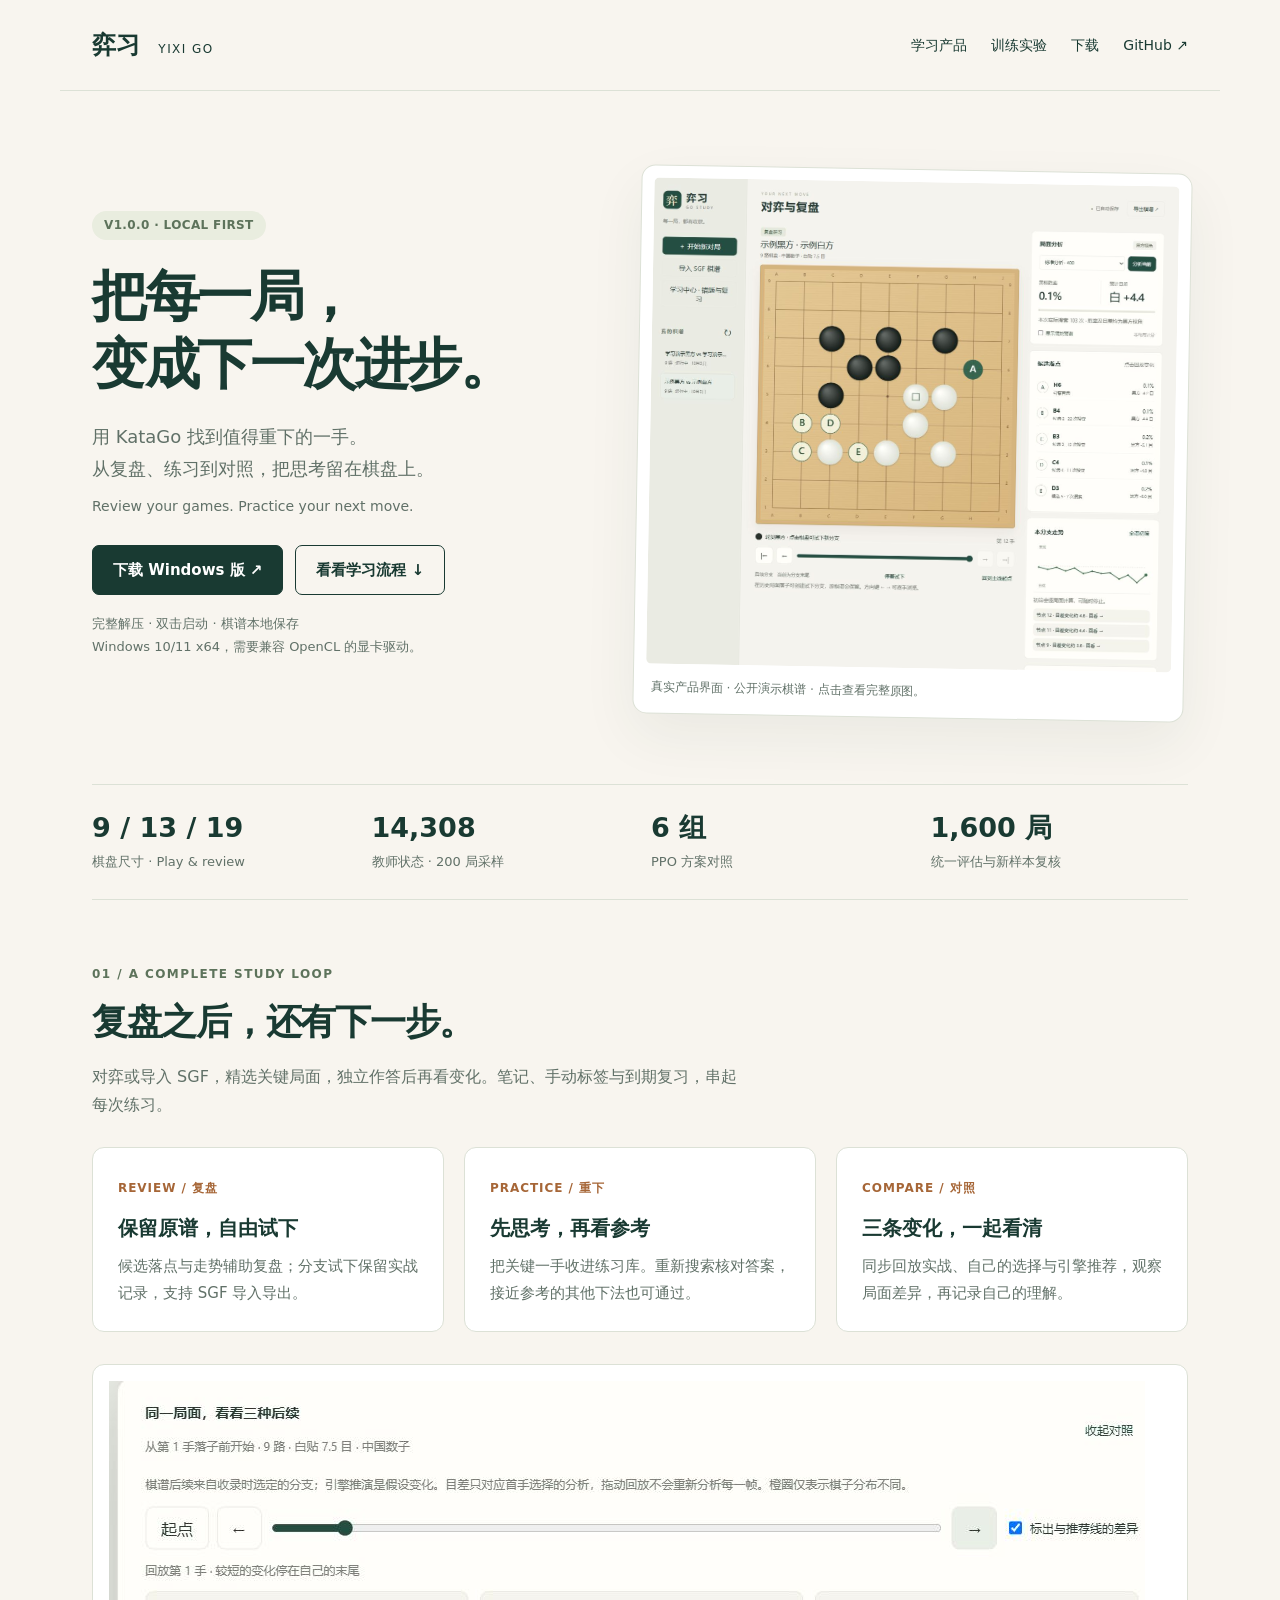
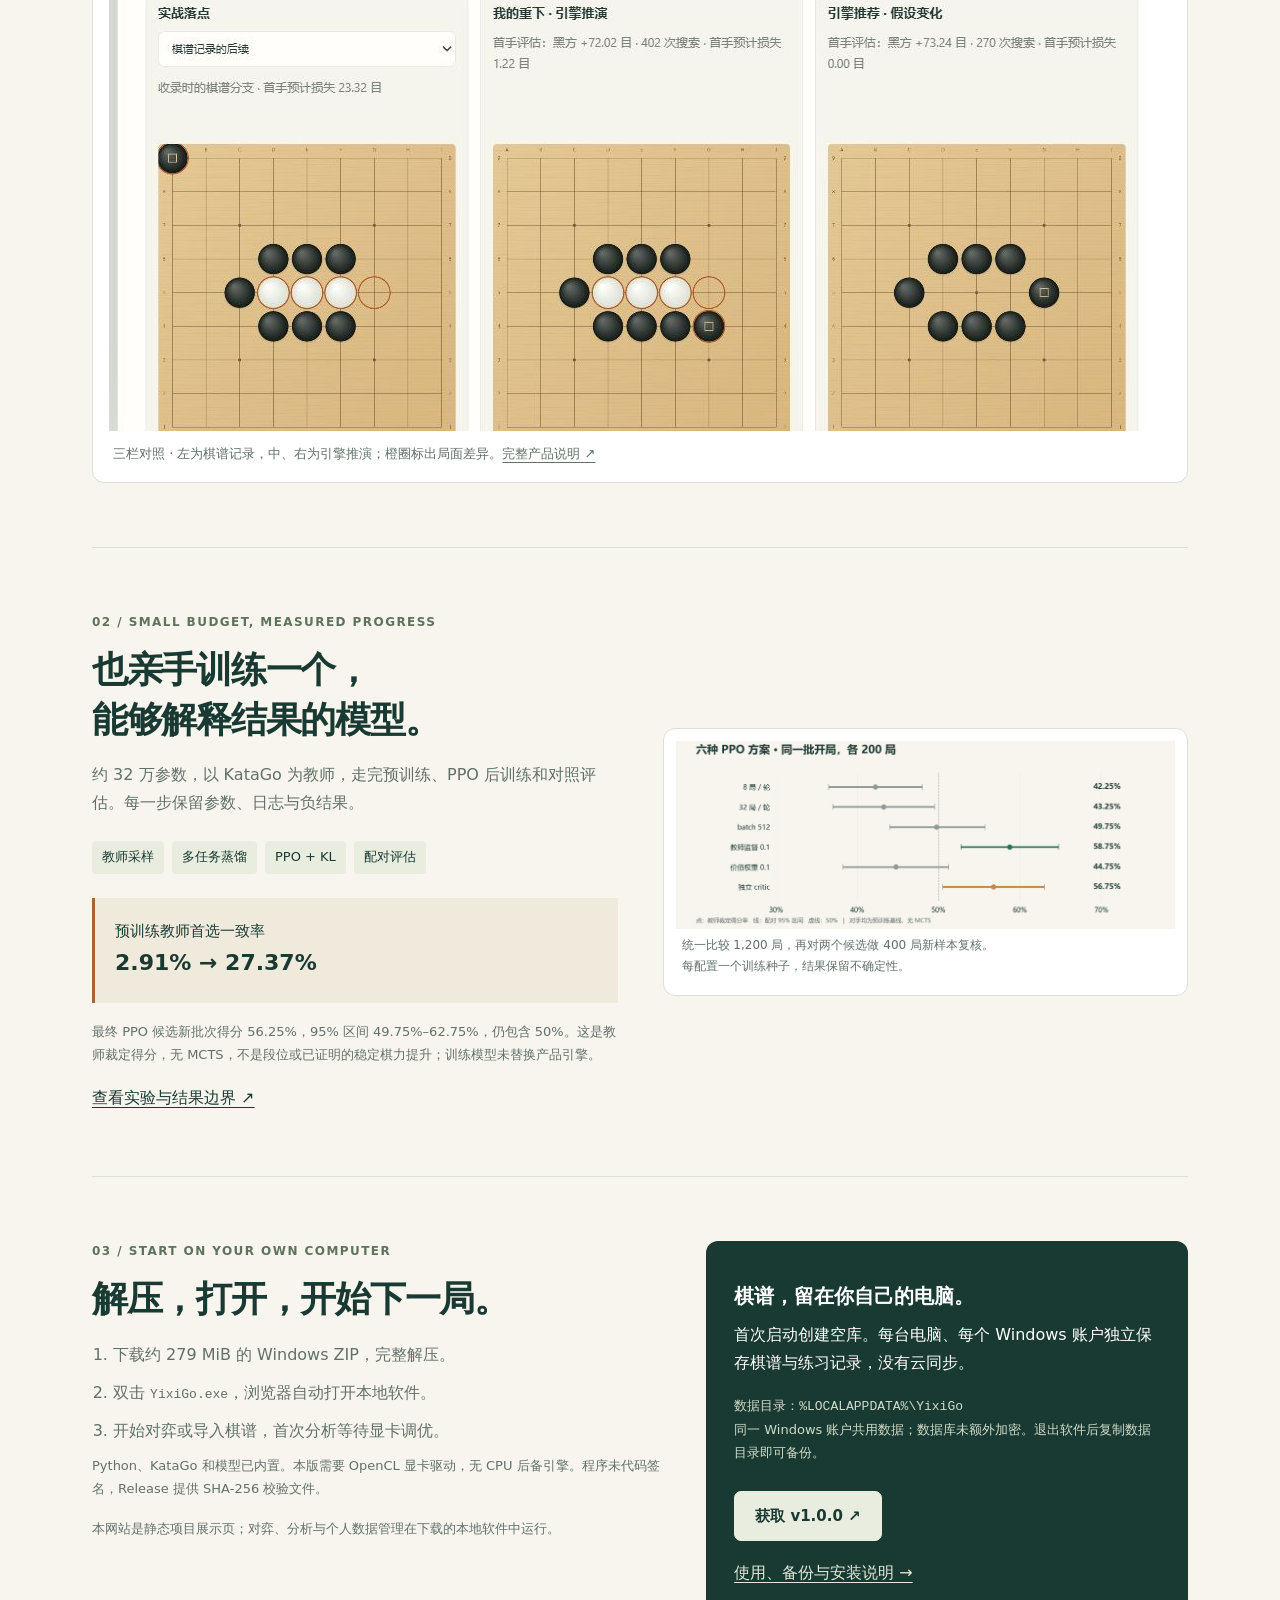
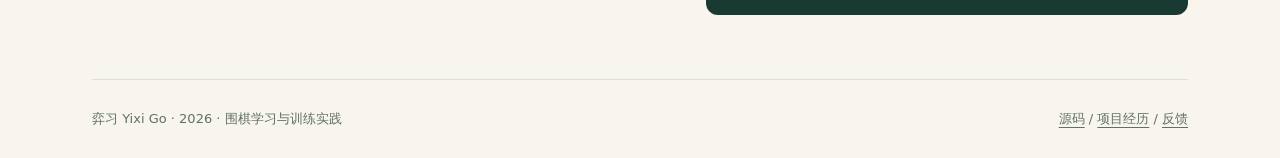
==== docs/index.html @ 84111b8c "Add GitHub Pages showcase and repository navigation" ====
<!doctype html>
<html lang="zh-CN">
<head>
  <meta charset="utf-8">
  <meta name="viewport" content="width=device-width,initial-scale=1">
  <meta name="description" content="弈习 Yixi Go：用 KataGo 复盘与练习，在本地保存棋谱；以小预算实践知识蒸馏、PPO 与对照评估。A local-first Go study workspace and a small-budget model training project.">
  <meta name="theme-color" content="#193a32">
  <meta property="og:title" content="弈习 Yixi Go · 把每一局，变成下一次进步。">
  <meta property="og:description" content="KataGo 复盘与练习 × 小预算模型训练。下载 Windows 版，了解从蒸馏到 PPO 的实验过程。">
  <meta property="og:type" content="website">
  <meta property="og:url" content="https://xiaofei1412.github.io/yixi-go/">
  <meta property="og:image" content="https://xiaofei1412.github.io/yixi-go/assets/product-comparison.jpg">
  <link rel="canonical" href="https://xiaofei1412.github.io/yixi-go/">
  <title>弈习 Yixi Go · 围棋复盘、练习与模型训练</title>
  <style>
    :root{--paper:#f8f5ef;--ink:#193a32;--muted:#617168;--line:#dce1d6;--soft:#e9eddf;--accent:#a66637}
    *{box-sizing:border-box}html{scroll-behavior:smooth;scroll-padding-top:24px}body{margin:0;background:var(--paper);color:var(--ink);font:16px/1.75 system-ui,"Microsoft YaHei",sans-serif}a{color:inherit;text-underline-offset:4px}a:hover{color:#976034}a:focus-visible{outline:3px solid var(--accent);outline-offset:5px}img{max-width:100%;display:block;height:auto}nav,main,footer{max-width:1160px;margin:auto;padding-left:32px;padding-right:32px}
    .skip{position:absolute;top:-80px;left:20px;background:var(--ink);color:white;padding:10px 16px;z-index:2}.skip:focus{top:10px}nav{display:flex;align-items:center;justify-content:space-between;gap:20px;padding-top:24px;padding-bottom:24px;border-bottom:1px solid var(--line)}.brand{font-size:24px;font-weight:750;text-decoration:none;white-space:nowrap}.brand span{font-size:12px;letter-spacing:.12em;margin-left:10px;font-weight:500}.nav-links{display:flex;gap:24px;font-size:14px}.nav-links a{text-decoration:none}
    .hero{display:grid;grid-template-columns:1fr 1.1fr;gap:44px;align-items:center;padding:78px 0 66px}.eyebrow{font-size:12px;font-weight:700;letter-spacing:.12em;text-transform:uppercase;color:#5d735b}.pill{display:inline-block;padding:4px 12px;background:var(--soft);border-radius:20px;letter-spacing:.03em}h1{font-size:clamp(36px,4.3vw,57px);line-height:1.25;letter-spacing:-.045em;margin:22px 0}h2{font-size:clamp(27px,3vw,36px);line-height:1.4;letter-spacing:-.035em;margin:12px 0 16px}h3{font-size:20px;line-height:1.5;margin:12px 0 10px}p{margin:0 0 18px}.lead{font-size:18px;color:var(--muted)}.english{display:block;font-size:14px;color:var(--muted);letter-spacing:0;font-weight:400;margin-top:10px}.buttons{display:flex;gap:12px;flex-wrap:wrap;margin:26px 0 18px}.button{display:inline-block;padding:11px 20px;background:var(--ink);color:white;border:1px solid var(--ink);border-radius:7px;font-size:15px;font-weight:650;text-decoration:none}.button.secondary{background:transparent;color:var(--ink)}.button:hover{background:#31584a;color:white}.note{font-size:13px;color:var(--muted)}.preview{margin:0;padding:12px;background:white;border:1px solid var(--line);border-radius:14px;box-shadow:0 22px 55px #193a3210;transform:rotate(1deg)}.preview img{border-radius:5px}.preview figcaption{padding:13px 5px 3px;font-size:12px;color:var(--muted)}
    .stats{display:grid;grid-template-columns:repeat(4,1fr);border-top:1px solid var(--line);border-bottom:1px solid var(--line);padding:24px 0;gap:22px}.stats strong{font-size:27px;display:block;line-height:1.4}.stats span{font-size:13px;color:var(--muted)}section{padding:64px 0;border-bottom:1px solid var(--line)}.section-intro{max-width:650px;color:var(--muted)}.cards{display:grid;grid-template-columns:repeat(3,1fr);gap:20px;margin-top:28px}.card{padding:25px;background:#fff;border:1px solid var(--line);border-radius:12px}.number{font-size:12px;color:var(--accent);font-weight:700;letter-spacing:.08em}.card p{font-size:15px;color:var(--muted);margin:0}.comparison{margin:32px 0 0;padding:16px;background:#fff;border:1px solid var(--line);border-radius:12px}.comparison figcaption{padding:12px 4px 0;font-size:13px;color:var(--muted)}
    .research{display:grid;grid-template-columns:1fr 1fr;gap:45px;align-items:center}.research figure{margin:0;padding:12px;background:white;border:1px solid var(--line);border-radius:12px}.research figcaption{padding:6px;font-size:12px;color:var(--muted)}.pipeline{display:flex;gap:8px;flex-wrap:wrap;margin:24px 0}.pipeline span{padding:5px 10px;background:var(--soft);border-radius:4px;font-size:13px}.result{padding:20px;border-left:3px solid var(--accent);background:#f0eadd;font-size:15px}.result strong{font-size:22px}.setup{display:grid;grid-template-columns:1.2fr 1fr;gap:36px;align-items:start}.checklist{margin:0;padding-left:21px;color:var(--muted)}.checklist li{padding-bottom:10px}.download-card{padding:28px;background:var(--ink);color:white;border-radius:12px}.download-card .note{color:#d0dbc9}.download-card .button{background:var(--soft);color:var(--ink);border-color:var(--soft)}.download-card a:not(.button){color:#e2e9da}code{font-size:13px;overflow-wrap:anywhere}footer{padding-top:28px;padding-bottom:28px;display:flex;justify-content:space-between;gap:18px;font-size:13px;color:var(--muted)}
    @media(max-width:780px){nav,main,footer{padding-left:22px;padding-right:22px}.hero,.research,.setup{grid-template-columns:1fr;gap:30px}.hero{padding-top:42px;padding-bottom:42px}.preview{transform:none}.cards{grid-template-columns:1fr}.stats{grid-template-columns:repeat(2,1fr);gap:20px}section{padding:44px 0}.nav-links{gap:14px}.nav-links .desktop{display:none}footer{flex-direction:column}.brand span{display:none}}
    @media(prefers-reduced-motion:reduce){html{scroll-behavior:auto}}
  </style>
</head>
<body>
  <a class="skip" href="#main">跳到主要内容</a>
  <nav aria-label="主导航">
    <a class="brand" href="#main">弈习 <span>YIXI GO</span></a>
    <div class="nav-links"><a class="desktop" href="#product">学习产品</a><a class="desktop" href="#research">训练实验</a><a href="#download">下载</a><a href="https://github.com/xiaofei1412/yixi-go">GitHub ↗</a></div>
  </nav>
  <main id="main">
    <div class="hero">
      <div>
        <div class="eyebrow"><span class="pill">v1.0.0 · LOCAL FIRST</span></div>
        <h1>把每一局，<br>变成下一次进步。</h1>
        <p class="lead">用 KataGo 找到值得重下的一手。<br>从复盘、练习到对照，把思考留在棋盘上。<span class="english" lang="en">Review your games. Practice your next move.</span></p>
        <div class="buttons"><a class="button" href="https://github.com/xiaofei1412/yixi-go/releases/download/v1.0.0/YixiGo-v1.0.0-windows-x64.zip">下载 Windows 版 ↗</a><a class="button secondary" href="#product">看看学习流程 ↓</a></div>
        <p class="note">完整解压 · 双击启动 · 棋谱本地保存<br>Windows 10/11 x64，需要兼容 OpenCL 的显卡驱动。</p>
      </div>
      <figure class="preview"><a href="assets/product-review.jpg"><img src="assets/product-review.jpg" alt="查看弈习实际复盘界面原图：棋盘、候选落点、目差走势与分支导航" width="1264" height="1500" style="aspect-ratio:1.08;object-fit:cover;object-position:top"></a><figcaption>真实产品界面 · 公开演示棋谱 · 点击查看完整原图。</figcaption></figure>
    </div>
    <div class="stats" aria-label="项目概览"><div><strong>9 / 13 / 19</strong><span>棋盘尺寸 · Play & review</span></div><div><strong>14,308</strong><span>教师状态 · 200 局采样</span></div><div><strong>6 组</strong><span>PPO 方案对照</span></div><div><strong>1,600 局</strong><span>统一评估与新样本复核</span></div></div>
    <section id="product">
      <div class="eyebrow">01 / A complete study loop</div>
      <h2>复盘之后，还有下一步。</h2>
      <p class="section-intro">对弈或导入 SGF，精选关键局面，独立作答后再看变化。笔记、手动标签与到期复习，串起每次练习。</p>
      <div class="cards">
        <article class="card"><span class="number">REVIEW / 复盘</span><h3>保留原谱，自由试下</h3><p>候选落点与走势辅助复盘；分支试下保留实战记录，支持 SGF 导入导出。</p></article>
        <article class="card"><span class="number">PRACTICE / 重下</span><h3>先思考，再看参考</h3><p>把关键一手收进练习库。重新搜索核对答案，接近参考的其他下法也可通过。</p></article>
        <article class="card"><span class="number">COMPARE / 对照</span><h3>三条变化，一起看清</h3><p>同步回放实战、自己的选择与引擎推荐，观察局面差异，再记录自己的理解。</p></article>
      </div>
      <figure class="comparison"><img src="assets/product-comparison.jpg" alt="实战落点、我的重下和引擎推荐的三栏变化同步对照" loading="lazy"><figcaption>三栏对照 · 左为棋谱记录，中、右为引擎推演；橙圈标出局面差异。<a href="https://github.com/xiaofei1412/yixi-go/blob/main/README-product.md">完整产品说明 ↗</a></figcaption></figure>
    </section>
    <section id="research" class="research">
      <div>
        <div class="eyebrow">02 / Small budget, measured progress</div>
        <h2>也亲手训练一个，<br>能够解释结果的模型。</h2>
        <p class="section-intro">约 32 万参数，以 KataGo 为教师，走完预训练、PPO 后训练和对照评估。每一步保留参数、日志与负结果。</p>
        <div class="pipeline" aria-label="训练流程"><span>教师采样</span><span>多任务蒸馏</span><span>PPO + KL</span><span>配对评估</span></div>
        <p class="result">预训练教师首选一致率<br><strong>2.91% → 27.37%</strong></p>
        <p class="note">最终 PPO 候选新批次得分 56.25%，95% 区间 49.75%–62.75%，仍包含 50%。这是教师裁定得分，无 MCTS，不是段位或已证明的稳定棋力提升；训练模型未替换产品引擎。</p>
        <a href="https://github.com/xiaofei1412/yixi-go/blob/main/README-train.md">查看实验与结果边界 ↗</a>
      </div>
      <figure><img src="assets/experiments.png" alt="六种 PPO 方案的教师裁定得分率与配对 95% 区间" loading="lazy"><figcaption>统一比较 1,200 局，再对两个候选做 400 局新样本复核。<br>每配置一个训练种子，结果保留不确定性。</figcaption></figure>
    </section>
    <section id="download" class="setup">
      <div>
        <div class="eyebrow">03 / Start on your own computer</div>
        <h2>解压，打开，开始下一局。</h2>
        <ol class="checklist"><li>下载约 279 MiB 的 Windows ZIP，完整解压。</li><li>双击 <code>YixiGo.exe</code>，浏览器自动打开本地软件。</li><li>开始对弈或导入棋谱，首次分析等待显卡调优。</li></ol>
        <p class="note">Python、KataGo 和模型已内置。本版需要 OpenCL 显卡驱动，无 CPU 后备引擎。程序未代码签名，Release 提供 SHA-256 校验文件。</p>
        <p class="note">本网站是静态项目展示页；对弈、分析与个人数据管理在下载的本地软件中运行。</p>
      </div>
      <div class="download-card"><h3>棋谱，留在你自己的电脑。</h3><p>首次启动创建空库。每台电脑、每个 Windows 账户独立保存棋谱与练习记录，没有云同步。</p><p class="note">数据目录：<code>%LOCALAPPDATA%\YixiGo</code><br>同一 Windows 账户共用数据；数据库未额外加密。退出软件后复制数据目录即可备份。</p><div class="buttons"><a class="button" href="https://github.com/xiaofei1412/yixi-go/releases/tag/v1.0.0">获取 v1.0.0 ↗</a></div><a href="https://github.com/xiaofei1412/yixi-go/blob/main/docs/WINDOWS.md">使用、备份与安装说明 →</a></div>
    </section>
  </main>
  <footer><span>弈习 Yixi Go · 2026 · 围棋学习与训练实践</span><span><a href="https://github.com/xiaofei1412/yixi-go">源码</a> / <a href="https://github.com/xiaofei1412/yixi-go/blob/main/docs/PROJECT.md">项目经历</a> / <a href="https://github.com/xiaofei1412/yixi-go/issues">反馈</a></span></footer>
</body>
</html>
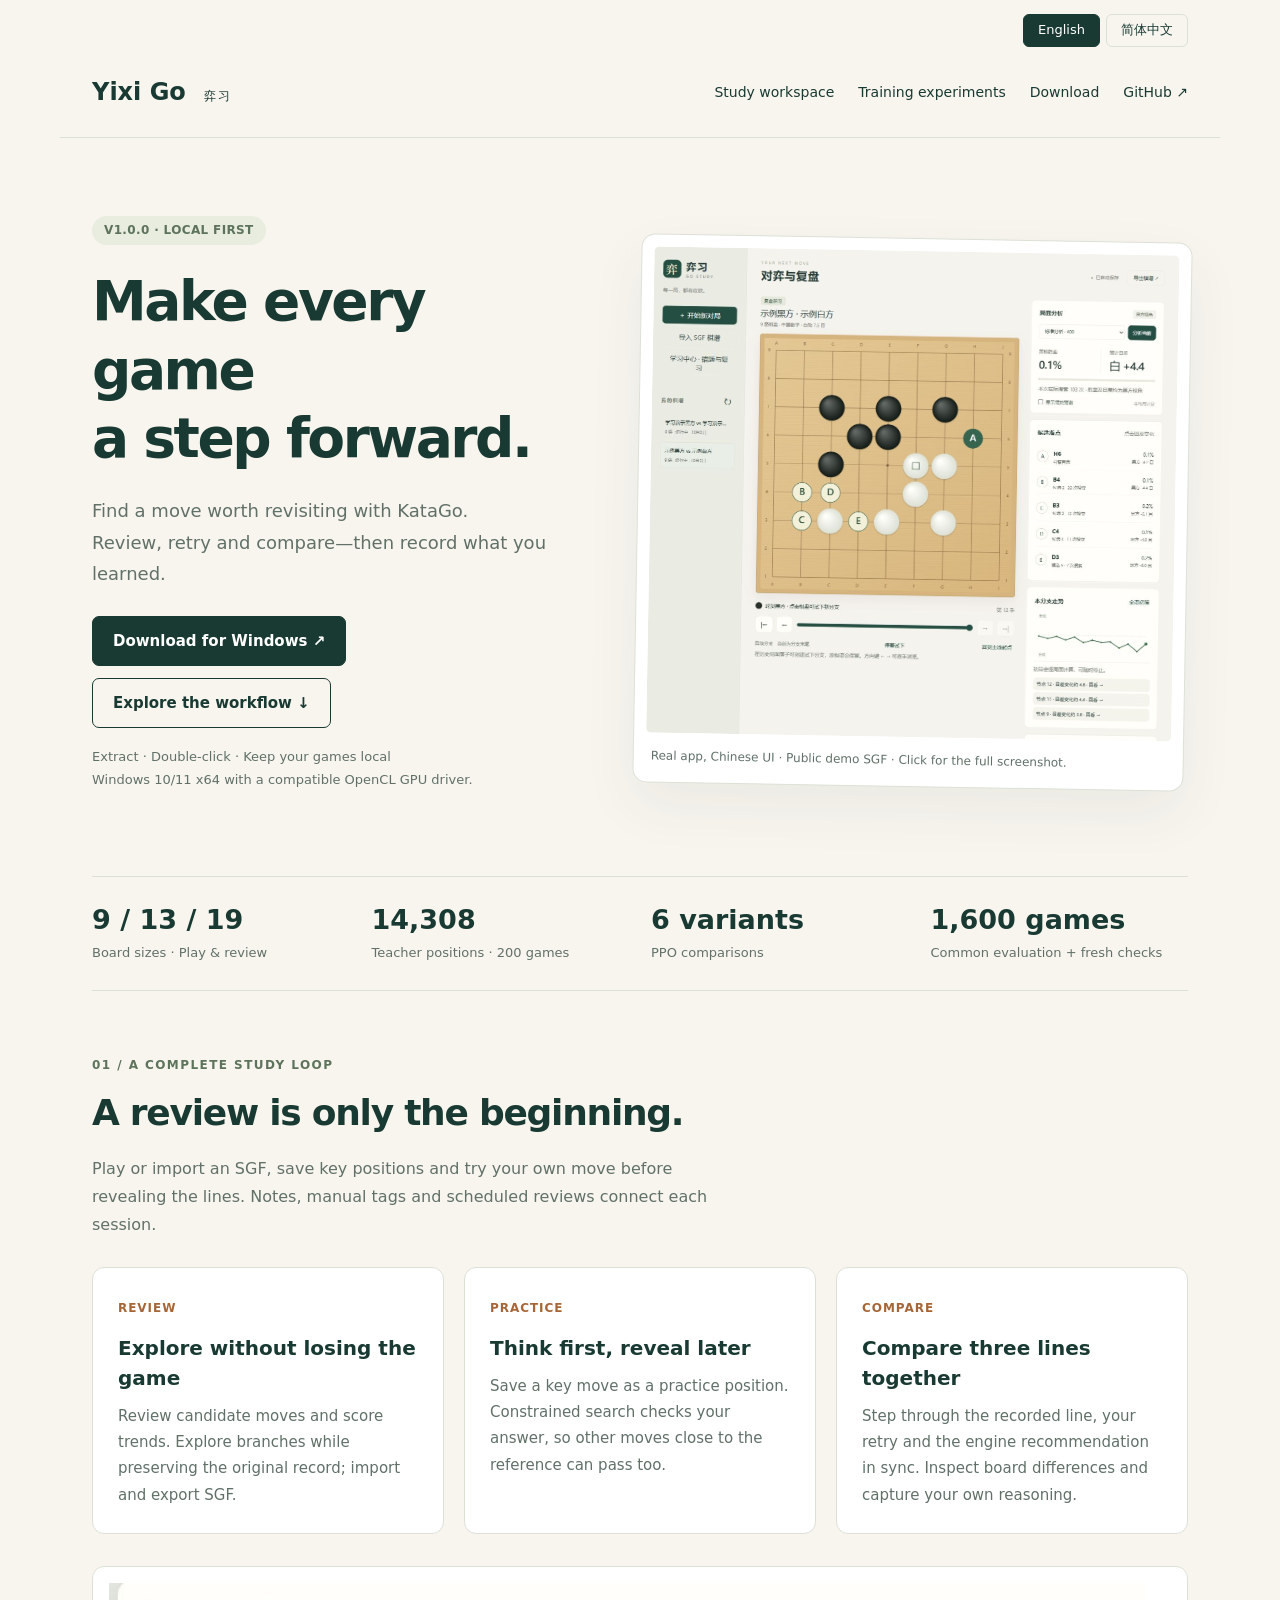
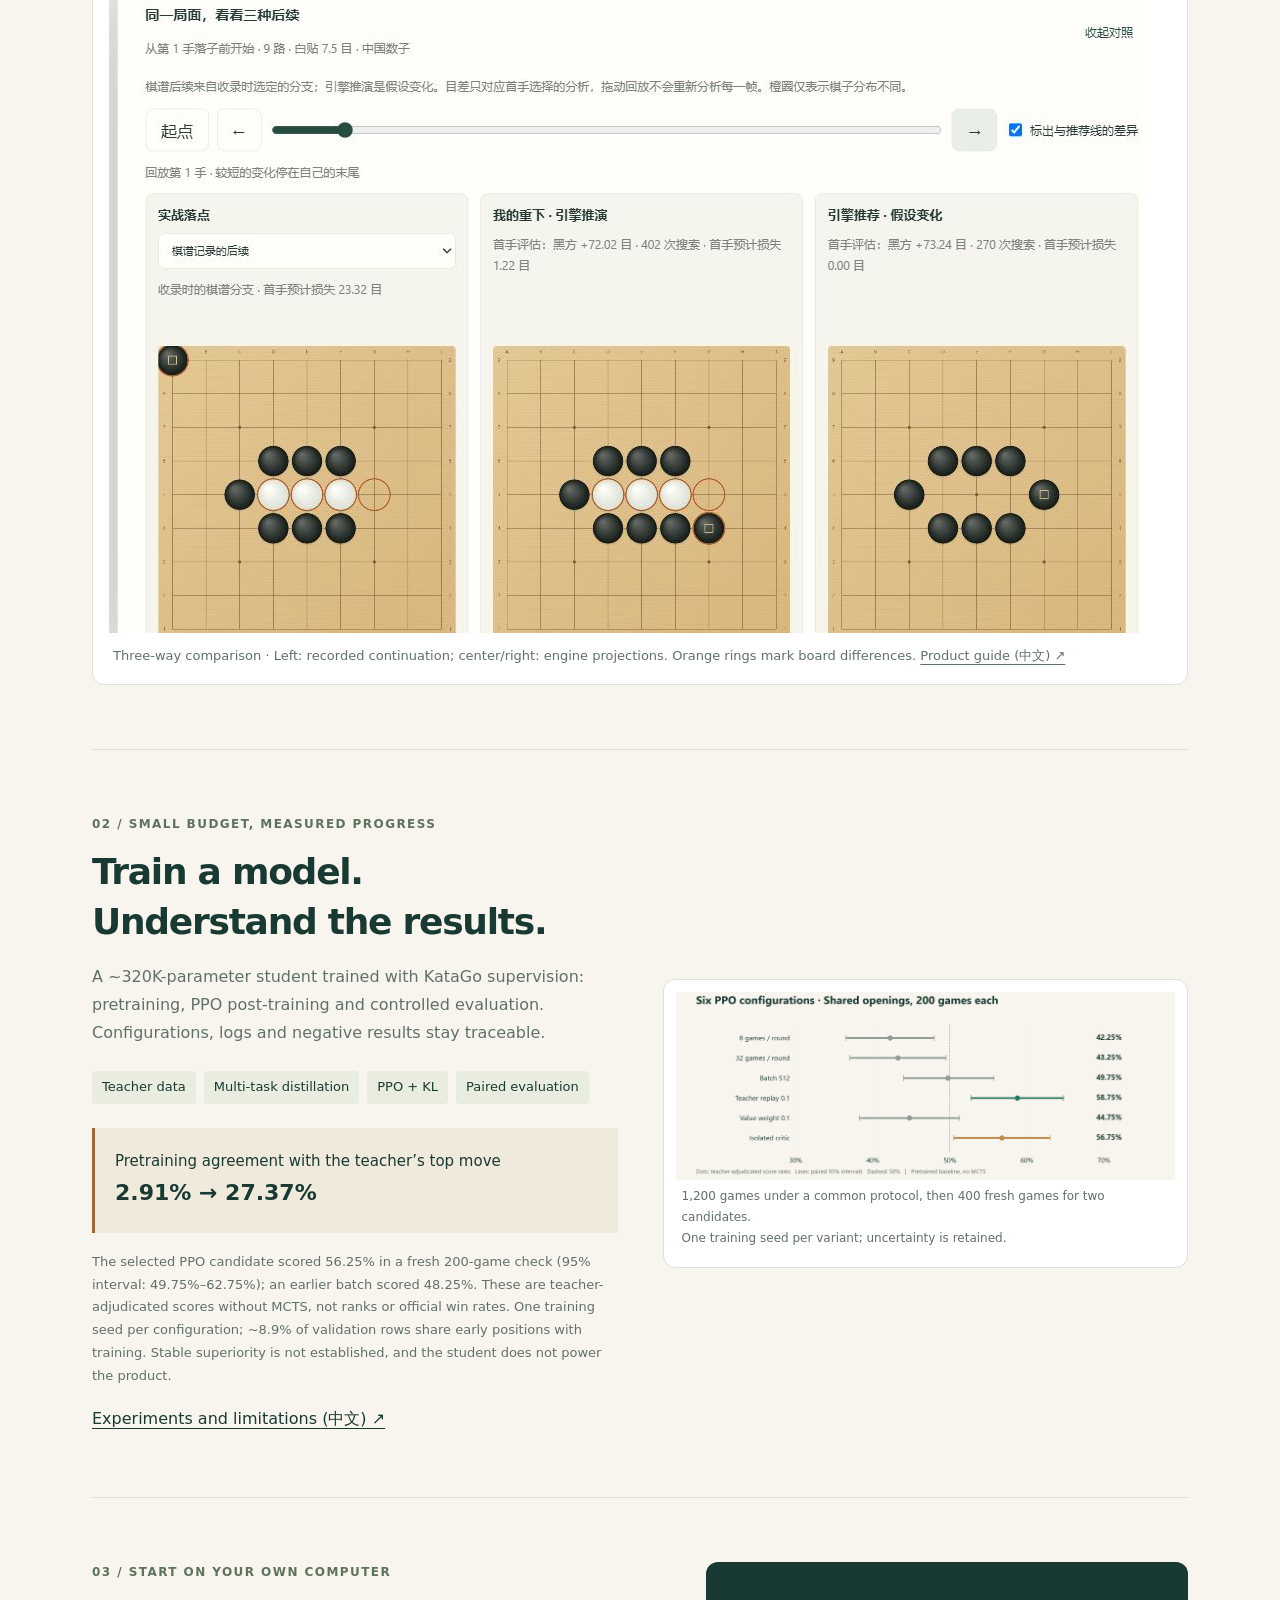
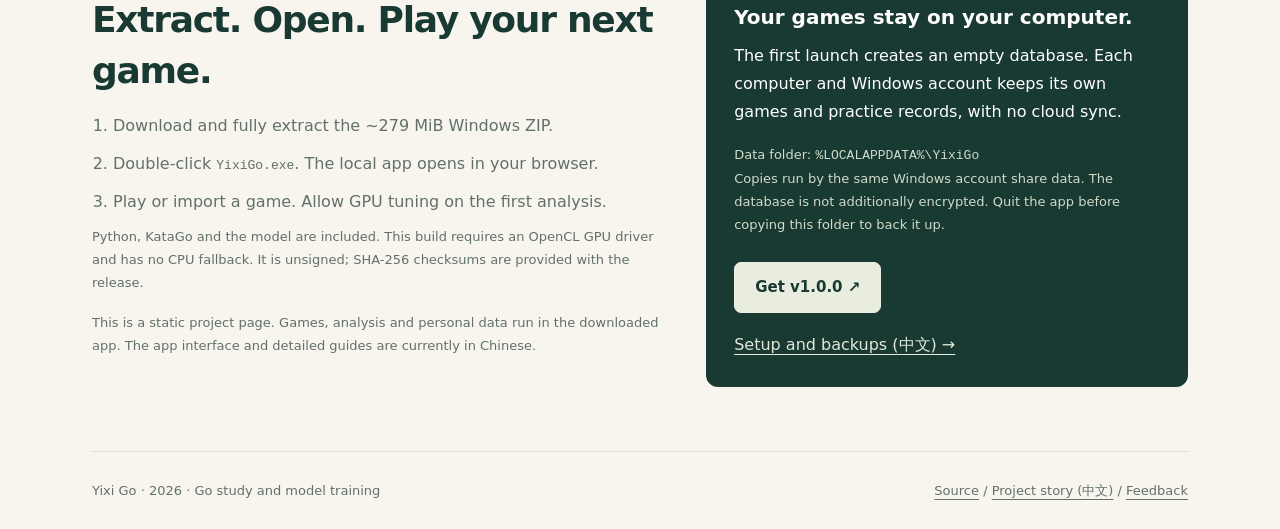
==== commit 84595b17: "Add English-first bilingual README and GitHub Pages" ====
--- a/docs/index.html
+++ b/docs/index.html
@@ -1,80 +1,80 @@
 <!doctype html>
-<html lang="zh-CN">
+<html lang="en">
 <head>
   <meta charset="utf-8">
   <meta name="viewport" content="width=device-width,initial-scale=1">
-  <meta name="description" content="弈习 Yixi Go：用 KataGo 复盘与练习，在本地保存棋谱；以小预算实践知识蒸馏、PPO 与对照评估。A local-first Go study workspace and a small-budget model training project.">
+  <meta name="description" content="Yixi Go: local-first Go (Baduk) review and practice with KataGo, plus small-budget knowledge distillation and PPO experiments. Download the Windows app.">
   <meta name="theme-color" content="#193a32">
-  <meta property="og:title" content="弈习 Yixi Go · 把每一局，变成下一次进步。">
-  <meta property="og:description" content="KataGo 复盘与练习 × 小预算模型训练。下载 Windows 版，了解从蒸馏到 PPO 的实验过程。">
+  <meta property="og:title" content="Yixi Go · Make every game a step forward.">
+  <meta property="og:description" content="KataGo review and practice meets small-budget model training. Download the Windows app and explore the distillation-to-PPO experiments.">
+  <meta property="og:locale" content="en_US">
+  <meta property="og:locale:alternate" content="zh_CN">
   <meta property="og:type" content="website">
   <meta property="og:url" content="https://xiaofei1412.github.io/yixi-go/">
   <meta property="og:image" content="https://xiaofei1412.github.io/yixi-go/assets/product-comparison.jpg">
   <link rel="canonical" href="https://xiaofei1412.github.io/yixi-go/">
-  <title>弈习 Yixi Go · 围棋复盘、练习与模型训练</title>
-  <style>
-    :root{--paper:#f8f5ef;--ink:#193a32;--muted:#617168;--line:#dce1d6;--soft:#e9eddf;--accent:#a66637}
-    *{box-sizing:border-box}html{scroll-behavior:smooth;scroll-padding-top:24px}body{margin:0;background:var(--paper);color:var(--ink);font:16px/1.75 system-ui,"Microsoft YaHei",sans-serif}a{color:inherit;text-underline-offset:4px}a:hover{color:#976034}a:focus-visible{outline:3px solid var(--accent);outline-offset:5px}img{max-width:100%;display:block;height:auto}nav,main,footer{max-width:1160px;margin:auto;padding-left:32px;padding-right:32px}
-    .skip{position:absolute;top:-80px;left:20px;background:var(--ink);color:white;padding:10px 16px;z-index:2}.skip:focus{top:10px}nav{display:flex;align-items:center;justify-content:space-between;gap:20px;padding-top:24px;padding-bottom:24px;border-bottom:1px solid var(--line)}.brand{font-size:24px;font-weight:750;text-decoration:none;white-space:nowrap}.brand span{font-size:12px;letter-spacing:.12em;margin-left:10px;font-weight:500}.nav-links{display:flex;gap:24px;font-size:14px}.nav-links a{text-decoration:none}
-    .hero{display:grid;grid-template-columns:1fr 1.1fr;gap:44px;align-items:center;padding:78px 0 66px}.eyebrow{font-size:12px;font-weight:700;letter-spacing:.12em;text-transform:uppercase;color:#5d735b}.pill{display:inline-block;padding:4px 12px;background:var(--soft);border-radius:20px;letter-spacing:.03em}h1{font-size:clamp(36px,4.3vw,57px);line-height:1.25;letter-spacing:-.045em;margin:22px 0}h2{font-size:clamp(27px,3vw,36px);line-height:1.4;letter-spacing:-.035em;margin:12px 0 16px}h3{font-size:20px;line-height:1.5;margin:12px 0 10px}p{margin:0 0 18px}.lead{font-size:18px;color:var(--muted)}.english{display:block;font-size:14px;color:var(--muted);letter-spacing:0;font-weight:400;margin-top:10px}.buttons{display:flex;gap:12px;flex-wrap:wrap;margin:26px 0 18px}.button{display:inline-block;padding:11px 20px;background:var(--ink);color:white;border:1px solid var(--ink);border-radius:7px;font-size:15px;font-weight:650;text-decoration:none}.button.secondary{background:transparent;color:var(--ink)}.button:hover{background:#31584a;color:white}.note{font-size:13px;color:var(--muted)}.preview{margin:0;padding:12px;background:white;border:1px solid var(--line);border-radius:14px;box-shadow:0 22px 55px #193a3210;transform:rotate(1deg)}.preview img{border-radius:5px}.preview figcaption{padding:13px 5px 3px;font-size:12px;color:var(--muted)}
-    .stats{display:grid;grid-template-columns:repeat(4,1fr);border-top:1px solid var(--line);border-bottom:1px solid var(--line);padding:24px 0;gap:22px}.stats strong{font-size:27px;display:block;line-height:1.4}.stats span{font-size:13px;color:var(--muted)}section{padding:64px 0;border-bottom:1px solid var(--line)}.section-intro{max-width:650px;color:var(--muted)}.cards{display:grid;grid-template-columns:repeat(3,1fr);gap:20px;margin-top:28px}.card{padding:25px;background:#fff;border:1px solid var(--line);border-radius:12px}.number{font-size:12px;color:var(--accent);font-weight:700;letter-spacing:.08em}.card p{font-size:15px;color:var(--muted);margin:0}.comparison{margin:32px 0 0;padding:16px;background:#fff;border:1px solid var(--line);border-radius:12px}.comparison figcaption{padding:12px 4px 0;font-size:13px;color:var(--muted)}
-    .research{display:grid;grid-template-columns:1fr 1fr;gap:45px;align-items:center}.research figure{margin:0;padding:12px;background:white;border:1px solid var(--line);border-radius:12px}.research figcaption{padding:6px;font-size:12px;color:var(--muted)}.pipeline{display:flex;gap:8px;flex-wrap:wrap;margin:24px 0}.pipeline span{padding:5px 10px;background:var(--soft);border-radius:4px;font-size:13px}.result{padding:20px;border-left:3px solid var(--accent);background:#f0eadd;font-size:15px}.result strong{font-size:22px}.setup{display:grid;grid-template-columns:1.2fr 1fr;gap:36px;align-items:start}.checklist{margin:0;padding-left:21px;color:var(--muted)}.checklist li{padding-bottom:10px}.download-card{padding:28px;background:var(--ink);color:white;border-radius:12px}.download-card .note{color:#d0dbc9}.download-card .button{background:var(--soft);color:var(--ink);border-color:var(--soft)}.download-card a:not(.button){color:#e2e9da}code{font-size:13px;overflow-wrap:anywhere}footer{padding-top:28px;padding-bottom:28px;display:flex;justify-content:space-between;gap:18px;font-size:13px;color:var(--muted)}
-    @media(max-width:780px){nav,main,footer{padding-left:22px;padding-right:22px}.hero,.research,.setup{grid-template-columns:1fr;gap:30px}.hero{padding-top:42px;padding-bottom:42px}.preview{transform:none}.cards{grid-template-columns:1fr}.stats{grid-template-columns:repeat(2,1fr);gap:20px}section{padding:44px 0}.nav-links{gap:14px}.nav-links .desktop{display:none}footer{flex-direction:column}.brand span{display:none}}
-    @media(prefers-reduced-motion:reduce){html{scroll-behavior:auto}}
-  </style>
+  <link rel="alternate" hreflang="en" href="https://xiaofei1412.github.io/yixi-go/">
+  <link rel="alternate" hreflang="zh-CN" href="https://xiaofei1412.github.io/yixi-go/zh-CN.html">
+  <link rel="alternate" hreflang="x-default" href="https://xiaofei1412.github.io/yixi-go/">
+  <title>Yixi Go · Go review, practice and model training</title>
+  <link rel="stylesheet" href="showcase.css">
 </head>
 <body>
-  <a class="skip" href="#main">跳到主要内容</a>
-  <nav aria-label="主导航">
-    <a class="brand" href="#main">弈习 <span>YIXI GO</span></a>
-    <div class="nav-links"><a class="desktop" href="#product">学习产品</a><a class="desktop" href="#research">训练实验</a><a href="#download">下载</a><a href="https://github.com/xiaofei1412/yixi-go">GitHub ↗</a></div>
+  <div class="language-bar" role="group" aria-label="Page language">
+    <a class="language-button" href="./" lang="en" hreflang="en" aria-current="page">English</a>
+    <a class="language-button" href="zh-CN.html" lang="zh-CN" hreflang="zh-CN">简体中文</a>
+  </div>
+  <a class="skip" href="#main">Skip to main content</a>
+  <nav aria-label="Main navigation">
+    <a class="brand" href="#main">Yixi Go <span lang="zh-CN">弈习</span></a>
+    <div class="nav-links"><a class="desktop" href="#product">Study workspace</a><a class="desktop" href="#research">Training experiments</a><a href="#download">Download</a><a href="https://github.com/xiaofei1412/yixi-go">GitHub ↗</a></div>
   </nav>
   <main id="main">
     <div class="hero">
       <div>
         <div class="eyebrow"><span class="pill">v1.0.0 · LOCAL FIRST</span></div>
-        <h1>把每一局，<br>变成下一次进步。</h1>
-        <p class="lead">用 KataGo 找到值得重下的一手。<br>从复盘、练习到对照，把思考留在棋盘上。<span class="english" lang="en">Review your games. Practice your next move.</span></p>
-        <div class="buttons"><a class="button" href="https://github.com/xiaofei1412/yixi-go/releases/download/v1.0.0/YixiGo-v1.0.0-windows-x64.zip">下载 Windows 版 ↗</a><a class="button secondary" href="#product">看看学习流程 ↓</a></div>
-        <p class="note">完整解压 · 双击启动 · 棋谱本地保存<br>Windows 10/11 x64，需要兼容 OpenCL 的显卡驱动。</p>
+        <h1>Make every game<br>a step forward.</h1>
+        <p class="lead">Find a move worth revisiting with KataGo.<br>Review, retry and compare—then record what you learned.</p>
+        <div class="buttons"><a class="button" href="https://github.com/xiaofei1412/yixi-go/releases/download/v1.0.0/YixiGo-v1.0.0-windows-x64.zip">Download for Windows ↗</a><a class="button secondary" href="#product">Explore the workflow ↓</a></div>
+        <p class="note">Extract · Double-click · Keep your games local<br>Windows 10/11 x64 with a compatible OpenCL GPU driver.</p>
       </div>
-      <figure class="preview"><a href="assets/product-review.jpg"><img src="assets/product-review.jpg" alt="查看弈习实际复盘界面原图：棋盘、候选落点、目差走势与分支导航" width="1264" height="1500" style="aspect-ratio:1.08;object-fit:cover;object-position:top"></a><figcaption>真实产品界面 · 公开演示棋谱 · 点击查看完整原图。</figcaption></figure>
+      <figure class="preview"><a href="assets/product-review.jpg"><img src="assets/product-review.jpg" alt="Open the full app screenshot: Go board, candidate moves, score trend and variations" width="1264" height="1500" style="aspect-ratio:1.08;object-fit:cover;object-position:top"></a><figcaption>Real app, Chinese UI · Public demo SGF · Click for the full screenshot.</figcaption></figure>
     </div>
-    <div class="stats" aria-label="项目概览"><div><strong>9 / 13 / 19</strong><span>棋盘尺寸 · Play & review</span></div><div><strong>14,308</strong><span>教师状态 · 200 局采样</span></div><div><strong>6 组</strong><span>PPO 方案对照</span></div><div><strong>1,600 局</strong><span>统一评估与新样本复核</span></div></div>
+    <div class="stats" aria-label="Project at a glance"><div><strong>9 / 13 / 19</strong><span>Board sizes · Play & review</span></div><div><strong>14,308</strong><span>Teacher positions · 200 games</span></div><div><strong>6 variants</strong><span>PPO comparisons</span></div><div><strong>1,600 games</strong><span>Common evaluation + fresh checks</span></div></div>
     <section id="product">
       <div class="eyebrow">01 / A complete study loop</div>
-      <h2>复盘之后，还有下一步。</h2>
-      <p class="section-intro">对弈或导入 SGF，精选关键局面，独立作答后再看变化。笔记、手动标签与到期复习，串起每次练习。</p>
+      <h2>A review is only the beginning.</h2>
+      <p class="section-intro">Play or import an SGF, save key positions and try your own move before revealing the lines. Notes, manual tags and scheduled reviews connect each session.</p>
       <div class="cards">
-        <article class="card"><span class="number">REVIEW / 复盘</span><h3>保留原谱，自由试下</h3><p>候选落点与走势辅助复盘；分支试下保留实战记录，支持 SGF 导入导出。</p></article>
-        <article class="card"><span class="number">PRACTICE / 重下</span><h3>先思考，再看参考</h3><p>把关键一手收进练习库。重新搜索核对答案，接近参考的其他下法也可通过。</p></article>
-        <article class="card"><span class="number">COMPARE / 对照</span><h3>三条变化，一起看清</h3><p>同步回放实战、自己的选择与引擎推荐，观察局面差异，再记录自己的理解。</p></article>
+        <article class="card"><span class="number">REVIEW</span><h3>Explore without losing the game</h3><p>Review candidate moves and score trends. Explore branches while preserving the original record; import and export SGF.</p></article>
+        <article class="card"><span class="number">PRACTICE</span><h3>Think first, reveal later</h3><p>Save a key move as a practice position. Constrained search checks your answer, so other moves close to the reference can pass too.</p></article>
+        <article class="card"><span class="number">COMPARE</span><h3>Compare three lines together</h3><p>Step through the recorded line, your retry and the engine recommendation in sync. Inspect board differences and capture your own reasoning.</p></article>
       </div>
-      <figure class="comparison"><img src="assets/product-comparison.jpg" alt="实战落点、我的重下和引擎推荐的三栏变化同步对照" loading="lazy"><figcaption>三栏对照 · 左为棋谱记录，中、右为引擎推演；橙圈标出局面差异。<a href="https://github.com/xiaofei1412/yixi-go/blob/main/README-product.md">完整产品说明 ↗</a></figcaption></figure>
+      <figure class="comparison"><img src="assets/product-comparison.jpg" alt="Three synchronized boards comparing the recorded move, the user retry and the engine recommendation" loading="lazy"><figcaption>Three-way comparison · Left: recorded continuation; center/right: engine projections. Orange rings mark board differences. <a href="https://github.com/xiaofei1412/yixi-go/blob/main/README-product.md">Product guide (中文) ↗</a></figcaption></figure>
     </section>
     <section id="research" class="research">
       <div>
         <div class="eyebrow">02 / Small budget, measured progress</div>
-        <h2>也亲手训练一个，<br>能够解释结果的模型。</h2>
-        <p class="section-intro">约 32 万参数，以 KataGo 为教师，走完预训练、PPO 后训练和对照评估。每一步保留参数、日志与负结果。</p>
-        <div class="pipeline" aria-label="训练流程"><span>教师采样</span><span>多任务蒸馏</span><span>PPO + KL</span><span>配对评估</span></div>
-        <p class="result">预训练教师首选一致率<br><strong>2.91% → 27.37%</strong></p>
-        <p class="note">最终 PPO 候选新批次得分 56.25%，95% 区间 49.75%–62.75%，仍包含 50%。这是教师裁定得分，无 MCTS，不是段位或已证明的稳定棋力提升；训练模型未替换产品引擎。</p>
-        <a href="https://github.com/xiaofei1412/yixi-go/blob/main/README-train.md">查看实验与结果边界 ↗</a>
+        <h2>Train a model.<br>Understand the results.</h2>
+        <p class="section-intro">A ~320K-parameter student trained with KataGo supervision: pretraining, PPO post-training and controlled evaluation. Configurations, logs and negative results stay traceable.</p>
+        <div class="pipeline" aria-label="Training workflow"><span>Teacher data</span><span>Multi-task distillation</span><span>PPO + KL</span><span>Paired evaluation</span></div>
+        <p class="result">Pretraining agreement with the teacher’s top move<br><strong>2.91% → 27.37%</strong></p>
+        <p class="note">The selected PPO candidate scored 56.25% in a fresh 200-game check (95% interval: 49.75%–62.75%); an earlier batch scored 48.25%. These are teacher-adjudicated scores without MCTS, not ranks or official win rates. One training seed per configuration; ~8.9% of validation rows share early positions with training. Stable superiority is not established, and the student does not power the product.</p>
+        <a href="https://github.com/xiaofei1412/yixi-go/blob/main/README-train.md">Experiments and limitations (中文) ↗</a>
       </div>
-      <figure><img src="assets/experiments.png" alt="六种 PPO 方案的教师裁定得分率与配对 95% 区间" loading="lazy"><figcaption>统一比较 1,200 局，再对两个候选做 400 局新样本复核。<br>每配置一个训练种子，结果保留不确定性。</figcaption></figure>
+      <figure><img src="assets/experiments-en.png" alt="Teacher-adjudicated score rates and paired 95% intervals for six PPO variants" loading="lazy"><figcaption>1,200 games under a common protocol, then 400 fresh games for two candidates.<br>One training seed per variant; uncertainty is retained.</figcaption></figure>
     </section>
     <section id="download" class="setup">
       <div>
         <div class="eyebrow">03 / Start on your own computer</div>
-        <h2>解压，打开，开始下一局。</h2>
-        <ol class="checklist"><li>下载约 279 MiB 的 Windows ZIP，完整解压。</li><li>双击 <code>YixiGo.exe</code>，浏览器自动打开本地软件。</li><li>开始对弈或导入棋谱，首次分析等待显卡调优。</li></ol>
-        <p class="note">Python、KataGo 和模型已内置。本版需要 OpenCL 显卡驱动，无 CPU 后备引擎。程序未代码签名，Release 提供 SHA-256 校验文件。</p>
-        <p class="note">本网站是静态项目展示页；对弈、分析与个人数据管理在下载的本地软件中运行。</p>
+        <h2>Extract. Open. Play your next game.</h2>
+        <ol class="checklist"><li>Download and fully extract the ~279 MiB Windows ZIP.</li><li>Double-click <code>YixiGo.exe</code>. The local app opens in your browser.</li><li>Play or import a game. Allow GPU tuning on the first analysis.</li></ol>
+        <p class="note">Python, KataGo and the model are included. This build requires an OpenCL GPU driver and has no CPU fallback. It is unsigned; SHA-256 checksums are provided with the release.</p>
+        <p class="note">This is a static project page. Games, analysis and personal data run in the downloaded app. The app interface and detailed guides are currently in Chinese.</p>
       </div>
-      <div class="download-card"><h3>棋谱，留在你自己的电脑。</h3><p>首次启动创建空库。每台电脑、每个 Windows 账户独立保存棋谱与练习记录，没有云同步。</p><p class="note">数据目录：<code>%LOCALAPPDATA%\YixiGo</code><br>同一 Windows 账户共用数据；数据库未额外加密。退出软件后复制数据目录即可备份。</p><div class="buttons"><a class="button" href="https://github.com/xiaofei1412/yixi-go/releases/tag/v1.0.0">获取 v1.0.0 ↗</a></div><a href="https://github.com/xiaofei1412/yixi-go/blob/main/docs/WINDOWS.md">使用、备份与安装说明 →</a></div>
+      <div class="download-card"><h3>Your games stay on your computer.</h3><p>The first launch creates an empty database. Each computer and Windows account keeps its own games and practice records, with no cloud sync.</p><p class="note">Data folder: <code>%LOCALAPPDATA%\YixiGo</code><br>Copies run by the same Windows account share data. The database is not additionally encrypted. Quit the app before copying this folder to back it up.</p><div class="buttons"><a class="button" href="https://github.com/xiaofei1412/yixi-go/releases/tag/v1.0.0">Get v1.0.0 ↗</a></div><a href="https://github.com/xiaofei1412/yixi-go/blob/main/docs/WINDOWS.md">Setup and backups (中文) →</a></div>
     </section>
   </main>
-  <footer><span>弈习 Yixi Go · 2026 · 围棋学习与训练实践</span><span><a href="https://github.com/xiaofei1412/yixi-go">源码</a> / <a href="https://github.com/xiaofei1412/yixi-go/blob/main/docs/PROJECT.md">项目经历</a> / <a href="https://github.com/xiaofei1412/yixi-go/issues">反馈</a></span></footer>
+  <footer><span>Yixi Go · 2026 · Go study and model training</span><span><a href="https://github.com/xiaofei1412/yixi-go">Source</a> / <a href="https://github.com/xiaofei1412/yixi-go/blob/main/docs/PROJECT.md">Project story (中文)</a> / <a href="https://github.com/xiaofei1412/yixi-go/issues">Feedback</a></span></footer>
 </body>
 </html>
--- a/docs/showcase.css
+++ b/docs/showcase.css
@@ -0,0 +1,10 @@
+:root{--paper:#f8f5ef;--ink:#193a32;--muted:#617168;--line:#dce1d6;--soft:#e9eddf;--accent:#a66637}
+*{box-sizing:border-box}html{scroll-behavior:smooth;scroll-padding-top:24px}body{margin:0;background:var(--paper);color:var(--ink);font:16px/1.75 system-ui,"Microsoft YaHei",sans-serif}a{color:inherit;text-underline-offset:4px}a:hover{color:#976034}a:focus-visible{outline:3px solid var(--accent);outline-offset:5px}img{max-width:100%;display:block;height:auto}nav,main,footer{max-width:1160px;margin:auto;padding-left:32px;padding-right:32px}
+.skip{position:absolute;top:-80px;left:20px;background:var(--ink);color:white;padding:10px 16px;z-index:2}.skip:focus{top:10px}nav{display:flex;align-items:center;justify-content:space-between;gap:20px;padding-top:24px;padding-bottom:24px;border-bottom:1px solid var(--line)}.brand{font-size:24px;font-weight:750;text-decoration:none;white-space:nowrap}.brand span{font-size:12px;letter-spacing:.12em;margin-left:10px;font-weight:500}.nav-links{display:flex;gap:24px;font-size:14px}.nav-links a{text-decoration:none}
+.hero{display:grid;grid-template-columns:1fr 1.1fr;gap:44px;align-items:center;padding:78px 0 66px}.eyebrow{font-size:12px;font-weight:700;letter-spacing:.12em;text-transform:uppercase;color:#5d735b}.pill{display:inline-block;padding:4px 12px;background:var(--soft);border-radius:20px;letter-spacing:.03em}h1{font-size:clamp(36px,4.3vw,57px);line-height:1.25;letter-spacing:-.045em;margin:22px 0}h2{font-size:clamp(27px,3vw,36px);line-height:1.4;letter-spacing:-.035em;margin:12px 0 16px}h3{font-size:20px;line-height:1.5;margin:12px 0 10px}p{margin:0 0 18px}.lead{font-size:18px;color:var(--muted)}.english{display:block;font-size:14px;color:var(--muted);letter-spacing:0;font-weight:400;margin-top:10px}.buttons{display:flex;gap:12px;flex-wrap:wrap;margin:26px 0 18px}.button{display:inline-block;padding:11px 20px;background:var(--ink);color:white;border:1px solid var(--ink);border-radius:7px;font-size:15px;font-weight:650;text-decoration:none}.button.secondary{background:transparent;color:var(--ink)}.button:hover{background:#31584a;color:white}.note{font-size:13px;color:var(--muted)}.preview{margin:0;padding:12px;background:white;border:1px solid var(--line);border-radius:14px;box-shadow:0 22px 55px #193a3210;transform:rotate(1deg)}.preview img{border-radius:5px}.preview figcaption{padding:13px 5px 3px;font-size:12px;color:var(--muted)}
+.stats{display:grid;grid-template-columns:repeat(4,1fr);border-top:1px solid var(--line);border-bottom:1px solid var(--line);padding:24px 0;gap:22px}.stats strong{font-size:27px;display:block;line-height:1.4}.stats span{font-size:13px;color:var(--muted)}section{padding:64px 0;border-bottom:1px solid var(--line)}.section-intro{max-width:650px;color:var(--muted)}.cards{display:grid;grid-template-columns:repeat(3,1fr);gap:20px;margin-top:28px}.card{padding:25px;background:#fff;border:1px solid var(--line);border-radius:12px}.number{font-size:12px;color:var(--accent);font-weight:700;letter-spacing:.08em}.card p{font-size:15px;color:var(--muted);margin:0}.comparison{margin:32px 0 0;padding:16px;background:#fff;border:1px solid var(--line);border-radius:12px}.comparison figcaption{padding:12px 4px 0;font-size:13px;color:var(--muted)}
+.research{display:grid;grid-template-columns:1fr 1fr;gap:45px;align-items:center}.research figure{margin:0;padding:12px;background:white;border:1px solid var(--line);border-radius:12px}.research figcaption{padding:6px;font-size:12px;color:var(--muted)}.pipeline{display:flex;gap:8px;flex-wrap:wrap;margin:24px 0}.pipeline span{padding:5px 10px;background:var(--soft);border-radius:4px;font-size:13px}.result{padding:20px;border-left:3px solid var(--accent);background:#f0eadd;font-size:15px}.result strong{font-size:22px}.setup{display:grid;grid-template-columns:1.2fr 1fr;gap:36px;align-items:start}.checklist{margin:0;padding-left:21px;color:var(--muted)}.checklist li{padding-bottom:10px}.download-card{padding:28px;background:var(--ink);color:white;border-radius:12px}.download-card .note{color:#d0dbc9}.download-card .button{background:var(--soft);color:var(--ink);border-color:var(--soft)}.download-card a:not(.button){color:#e2e9da}code{font-size:13px;overflow-wrap:anywhere}footer{padding-top:28px;padding-bottom:28px;display:flex;justify-content:space-between;gap:18px;font-size:13px;color:var(--muted)}
+@media(max-width:780px){nav,main,footer{padding-left:22px;padding-right:22px}.hero,.research,.setup{grid-template-columns:1fr;gap:30px}.hero{padding-top:42px;padding-bottom:42px}.preview{transform:none}.cards{grid-template-columns:1fr}.stats{grid-template-columns:repeat(2,1fr);gap:20px}section{padding:44px 0}.nav-links{gap:14px}.nav-links .desktop{display:none}footer{flex-direction:column}.brand span{display:none}}
+@media(prefers-reduced-motion:reduce){html{scroll-behavior:auto}}
+.language-bar{max-width:1160px;margin:0 auto;padding:14px 32px 0;display:flex;justify-content:flex-end;gap:6px}.language-button{display:inline-block;padding:5px 14px;border:1px solid var(--line);border-radius:6px;font-size:13px;line-height:1.6;text-decoration:none;white-space:nowrap}.language-button[aria-current="page"]{background:var(--ink);border-color:var(--ink);color:white}.language-button:hover{background:var(--soft);color:var(--ink)}.language-button[aria-current="page"]:hover{background:#31584a;color:white}
+@media(max-width:780px){.language-bar{padding:12px 22px 0}.nav-links a{white-space:nowrap}.nav-links{gap:14px}.hero,.research,.setup{min-width:0}.hero>* ,.research>* ,.setup>*{min-width:0}}
